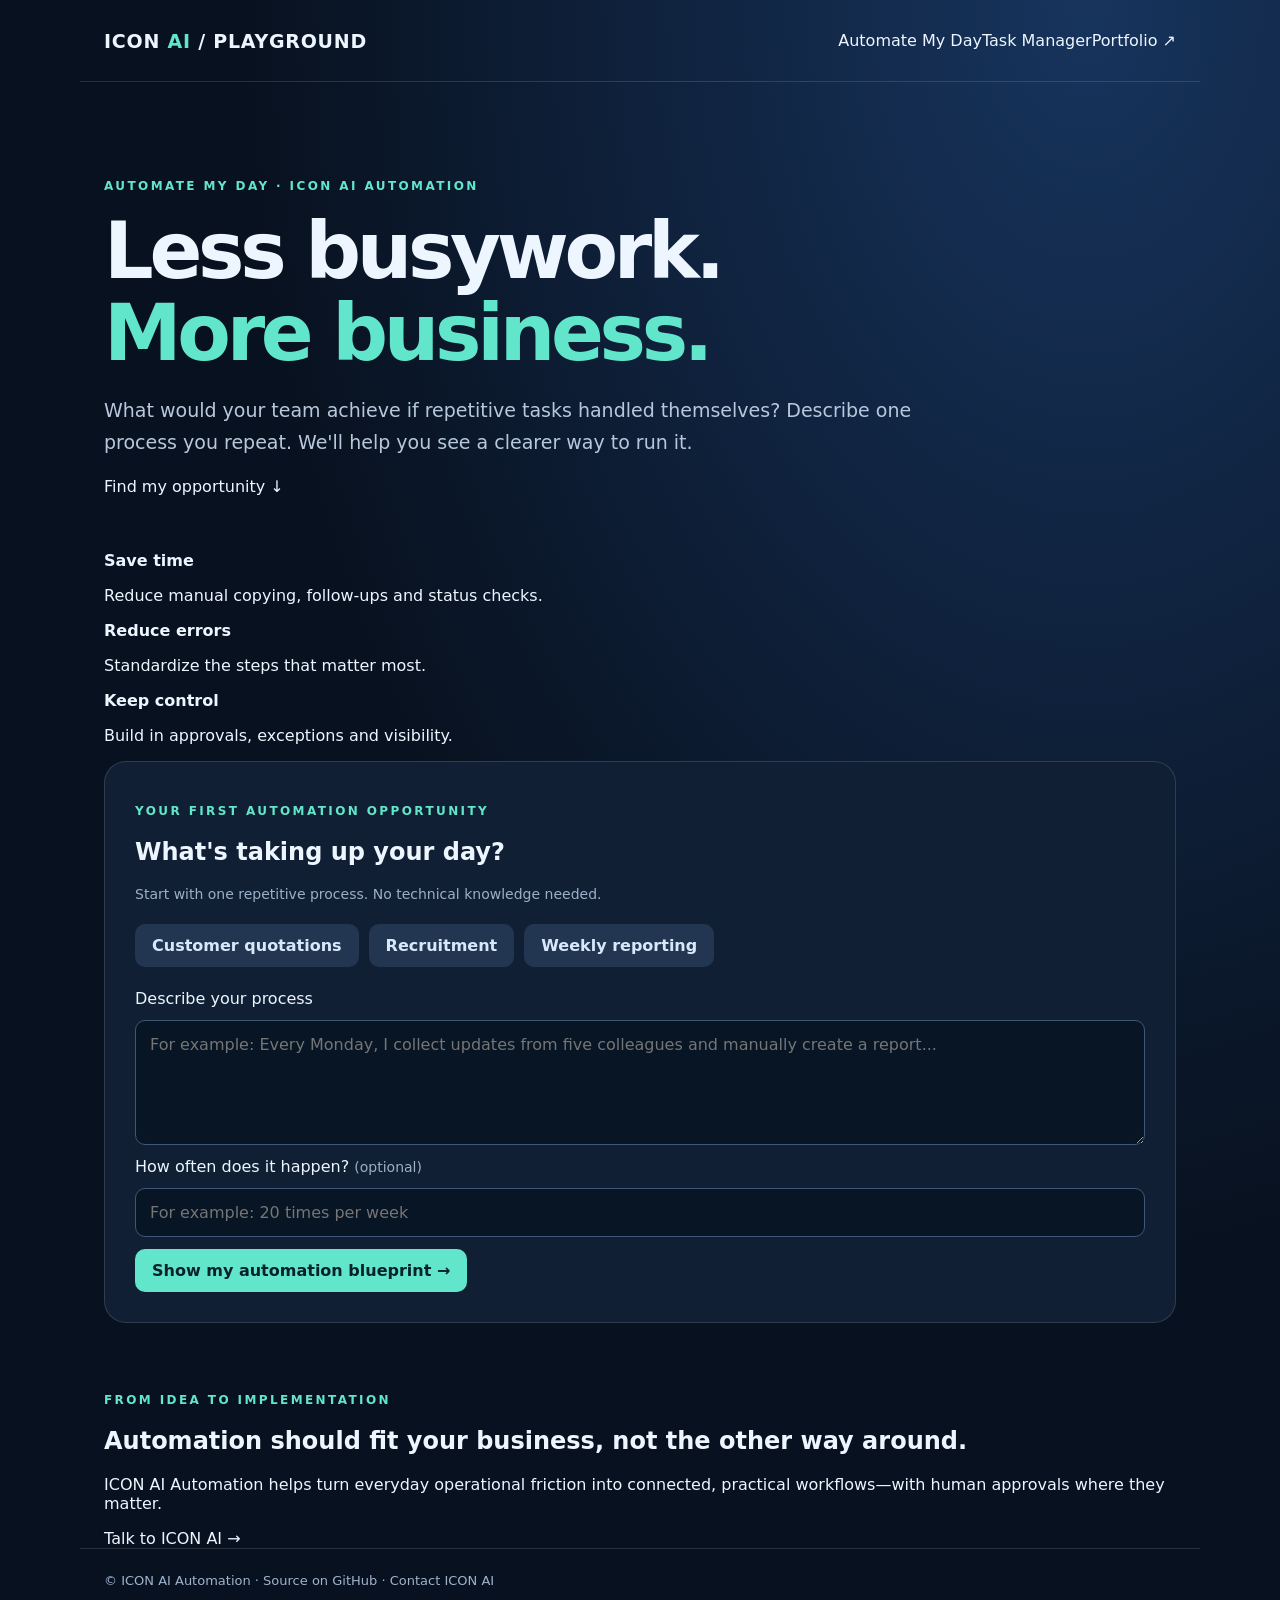
==== automate-my-day.html @ 88f9cc74 "Create dedicated automate-my-day.html page asset" ====
<!doctype html><html lang="en"><head><meta charset="utf-8"><meta name="viewport" content="width=device-width,initial-scale=1"><meta name="description" content="Find opportunities to automate repetitive business processes with ICON AI Automation"><title>Automate My Day | ICON AI</title><link rel="stylesheet" href="styles.css"></head><body><header class="shell nav"><a class="brand" href="index.html">ICON <span>AI</span> / PLAYGROUND</a><nav class="nav-links"><a href="automate-my-day.html">Automate My Day</a><a href="task-manager.html">Task Manager</a><a href="https://hebaque.github.io">Portfolio ↗</a></nav></header><main class="shell"><section class="hero marketing"><p class="eyebrow">AUTOMATE MY DAY · ICON AI AUTOMATION</p><h1>Less busywork.<br><span>More business.</span></h1><p>What would your team achieve if repetitive tasks handled themselves? Describe one process you repeat. We'll help you see a clearer way to run it.</p><a class="button" href="#opportunity">Find my opportunity ↓</a></section><section class="value-grid" aria-label="Benefits"><div><strong>Save time</strong><p>Reduce manual copying, follow-ups and status checks.</p></div><div><strong>Reduce errors</strong><p>Standardize the steps that matter most.</p></div><div><strong>Keep control</strong><p>Build in approvals, exceptions and visibility.</p></div></section><section class="workspace" id="opportunity"><p class="eyebrow">YOUR FIRST AUTOMATION OPPORTUNITY</p><h2>What's taking up your day?</h2><p class="muted">Start with one repetitive process. No technical knowledge needed.</p><div class="examples"><button type="button" data-process="Every time a customer requests a quotation, we copy their details into a spreadsheet, prepare a proposal, and follow up by email.">Customer quotations</button><button type="button" data-process="We receive job applications by email, download CVs, enter candidate details into a tracker, and send acknowledgements.">Recruitment</button><button type="button" data-process="Every week we collect updates from different teams, combine them into a report, and email management.">Weekly reporting</button></div><form id="advisor-form"><label for="process">Describe your process</label><textarea id="process" placeholder="For example: Every Monday, I collect updates from five colleagues and manually create a report..." rows="5" maxlength="1500" required></textarea><label for="frequency">How often does it happen? <span class="muted">(optional)</span></label><input id="frequency" placeholder="For example: 20 times per week" maxlength="100"><button type="submit">Show my automation blueprint →</button></form><div id="blueprint-wrap" class="result" hidden><h3>Your starting blueprint</h3><pre id="blueprint" aria-live="polite"></pre><p class="muted">Illustrative process guidance, generated in your browser using a standard template—not a live AI assessment or implementation estimate.</p><a class="button" id="contact-cta" href="mailto:hebaque@ai.icon-ies.com?subject=Automation%20opportunity">Discuss this with ICON AI →</a></div></section><section class="closing"><p class="eyebrow">FROM IDEA TO IMPLEMENTATION</p><h2>Automation should fit your business, not the other way around.</h2><p>ICON AI Automation helps turn everyday operational friction into connected, practical workflows—with human approvals where they matter.</p><a class="button" href="mailto:hebaque@ai.icon-ies.com?subject=Let's%20discuss%20automation">Talk to ICON AI →</a></section></main><footer class="shell">© ICON AI Automation · <a href="https://github.com/hebaque/icon-ai-playground">Source on GitHub</a> · <a href="mailto:hebaque@ai.icon-ies.com">Contact ICON AI</a></footer><script src="advisor.js" defer></script></body></html>
---- styles.css ----
:root{font-family:Inter,system-ui,-apple-system,Segoe UI,sans-serif;color:#edf6ff;background:#08111f}*{box-sizing:border-box}body{margin:0;background:radial-gradient(ellipse at 85% 0,#17345d,transparent 55%),#08111f}a{color:inherit;text-decoration:none}.shell{max-width:1120px;margin:auto;padding:0 24px}.nav{height:82px;display:flex;justify-content:space-between;align-items:center;border-bottom:1px solid #ffffff20}.nav>a:last-child{color:#b8c8dc}.brand{font-size:19px;font-weight:850;letter-spacing:.04em}.brand span,.hero h1 span{color:#61e6cb}.hero{padding:85px 0 55px;max-width:850px}.eyebrow{color:#62e6ca;font-size:12px;letter-spacing:.2em;font-weight:800}.hero h1{font-size:clamp(44px,7vw,78px);line-height:1.05;letter-spacing:-.055em;margin:18px 0}.hero p:not(.eyebrow){font-size:19px;line-height:1.7;color:#b8c8dc}.cards{display:grid;grid-template-columns:1fr 1fr;gap:22px;margin-bottom:70px}.card,.workspace{background:#111f34;border:1px solid #ffffff22;border-radius:22px;padding:30px}.card{min-height:290px;display:flex;flex-direction:column}.card h2{font-size:27px;letter-spacing:-.04em;margin:14px 0 0}.card p{color:#b4c4d8;line-height:1.7;flex:1}.symbol{color:#6ae8d2;font-size:36px}button{cursor:pointer;background:#61e6cb;color:#07222a;border:0;border-radius:10px;padding:12px 17px;font:inherit;font-weight:750}button:hover{filter:brightness(1.1)}.card button{align-self:flex-start}.workspace{margin-bottom:70px}.tabs,.examples{display:flex;gap:10px;flex-wrap:wrap;margin:22px 0}.tabs button,.examples button{background:#223651;color:#d6e8fa}.tabs button.active{background:#61e6cb;color:#09212a}.muted{color:#9bafc8;font-size:14px}#messages{background:#081525;border:1px solid #304560;border-radius:12px;padding:17px;min-height:210px;max-height:380px;overflow:auto;white-space:pre-wrap;line-height:1.65}.message{margin:0 0 12px}.message.user{color:#77e8d4}#task-form{display:flex;gap:10px;margin-top:12px}input,textarea{background:#081525;color:white;border:1px solid #405875;border-radius:10px;padding:14px;font:inherit;width:100%}#task-form input{flex:1}#advisor-form{display:grid;gap:12px}#advisor-form button{justify-self:start}#blueprint{background:#081525;border:1px solid #304560;border-radius:12px;padding:18px;white-space:pre-wrap;line-height:1.8;font:inherit;color:#d8e7f6}footer{border-top:1px solid #ffffff20;padding-top:24px!important;padding-bottom:35px!important;color:#9fb3cd;font-size:13px}@media(max-width:700px){.hero{padding:55px 0 35px}.cards{grid-template-columns:1fr}.card{min-height:245px}.workspace,.card{padding:20px}#task-form{flex-direction:column}}
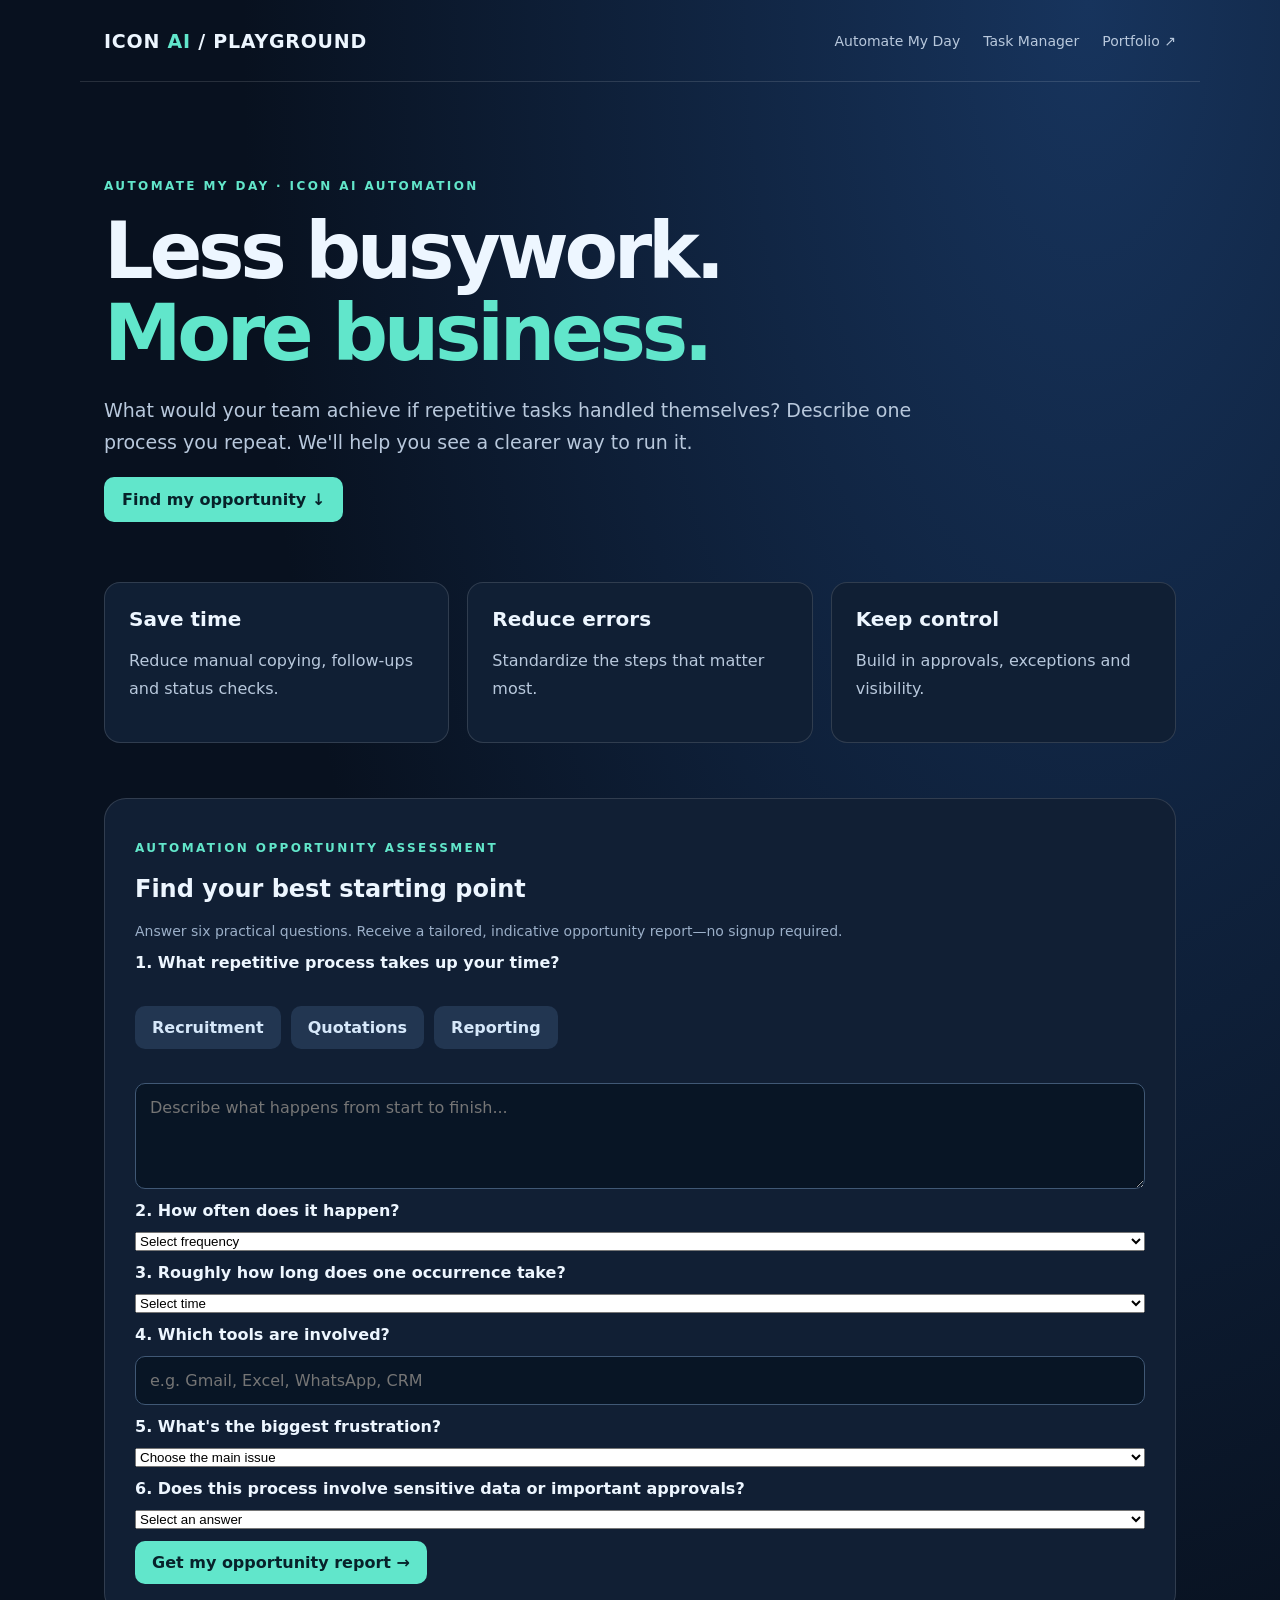
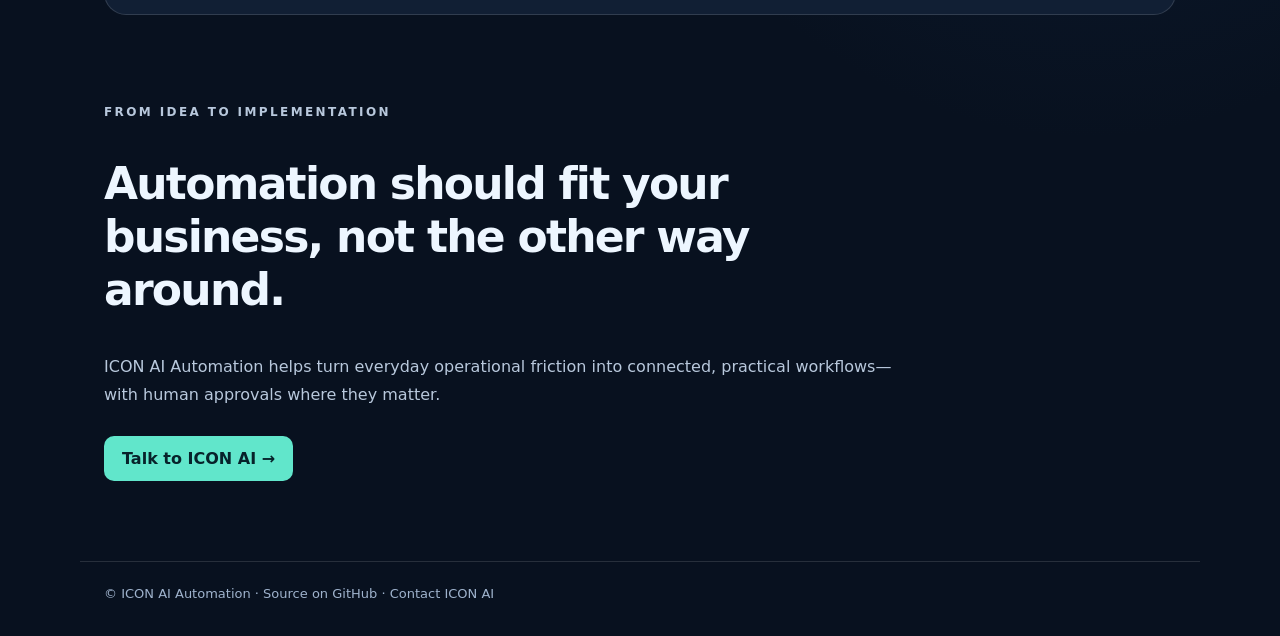
==== commit 1503994a: "Build targeted automation opportunity assessment" ====
--- a/automate-my-day.html
+++ b/automate-my-day.html
@@ -1 +1 @@
-<!doctype html><html lang="en"><head><meta charset="utf-8"><meta name="viewport" content="width=device-width,initial-scale=1"><meta name="description" content="Find opportunities to automate repetitive business processes with ICON AI Automation"><title>Automate My Day | ICON AI</title><link rel="stylesheet" href="styles.css"></head><body><header class="shell nav"><a class="brand" href="index.html">ICON <span>AI</span> / PLAYGROUND</a><nav class="nav-links"><a href="automate-my-day.html">Automate My Day</a><a href="task-manager.html">Task Manager</a><a href="https://hebaque.github.io">Portfolio ↗</a></nav></header><main class="shell"><section class="hero marketing"><p class="eyebrow">AUTOMATE MY DAY · ICON AI AUTOMATION</p><h1>Less busywork.<br><span>More business.</span></h1><p>What would your team achieve if repetitive tasks handled themselves? Describe one process you repeat. We'll help you see a clearer way to run it.</p><a class="button" href="#opportunity">Find my opportunity ↓</a></section><section class="value-grid" aria-label="Benefits"><div><strong>Save time</strong><p>Reduce manual copying, follow-ups and status checks.</p></div><div><strong>Reduce errors</strong><p>Standardize the steps that matter most.</p></div><div><strong>Keep control</strong><p>Build in approvals, exceptions and visibility.</p></div></section><section class="workspace" id="opportunity"><p class="eyebrow">YOUR FIRST AUTOMATION OPPORTUNITY</p><h2>What's taking up your day?</h2><p class="muted">Start with one repetitive process. No technical knowledge needed.</p><div class="examples"><button type="button" data-process="Every time a customer requests a quotation, we copy their details into a spreadsheet, prepare a proposal, and follow up by email.">Customer quotations</button><button type="button" data-process="We receive job applications by email, download CVs, enter candidate details into a tracker, and send acknowledgements.">Recruitment</button><button type="button" data-process="Every week we collect updates from different teams, combine them into a report, and email management.">Weekly reporting</button></div><form id="advisor-form"><label for="process">Describe your process</label><textarea id="process" placeholder="For example: Every Monday, I collect updates from five colleagues and manually create a report..." rows="5" maxlength="1500" required></textarea><label for="frequency">How often does it happen? <span class="muted">(optional)</span></label><input id="frequency" placeholder="For example: 20 times per week" maxlength="100"><button type="submit">Show my automation blueprint →</button></form><div id="blueprint-wrap" class="result" hidden><h3>Your starting blueprint</h3><pre id="blueprint" aria-live="polite"></pre><p class="muted">Illustrative process guidance, generated in your browser using a standard template—not a live AI assessment or implementation estimate.</p><a class="button" id="contact-cta" href="mailto:hebaque@ai.icon-ies.com?subject=Automation%20opportunity">Discuss this with ICON AI →</a></div></section><section class="closing"><p class="eyebrow">FROM IDEA TO IMPLEMENTATION</p><h2>Automation should fit your business, not the other way around.</h2><p>ICON AI Automation helps turn everyday operational friction into connected, practical workflows—with human approvals where they matter.</p><a class="button" href="mailto:hebaque@ai.icon-ies.com?subject=Let's%20discuss%20automation">Talk to ICON AI →</a></section></main><footer class="shell">© ICON AI Automation · <a href="https://github.com/hebaque/icon-ai-playground">Source on GitHub</a> · <a href="mailto:hebaque@ai.icon-ies.com">Contact ICON AI</a></footer><script src="advisor.js" defer></script></body></html>+<!doctype html><html lang="en"><head><meta charset="utf-8"><meta name="viewport" content="width=device-width,initial-scale=1"><meta name="description" content="Find opportunities to automate repetitive business processes with ICON AI Automation"><title>Automate My Day | ICON AI</title><link rel="stylesheet" href="styles.css"></head><body><header class="shell nav"><a class="brand" href="index.html">ICON <span>AI</span> / PLAYGROUND</a><nav class="nav-links"><a href="automate-my-day.html">Automate My Day</a><a href="task-manager.html">Task Manager</a><a href="https://hebaque.github.io">Portfolio ↗</a></nav></header><main class="shell"><section class="hero marketing"><p class="eyebrow">AUTOMATE MY DAY · ICON AI AUTOMATION</p><h1>Less busywork.<br><span>More business.</span></h1><p>What would your team achieve if repetitive tasks handled themselves? Describe one process you repeat. We'll help you see a clearer way to run it.</p><a class="button" href="#opportunity">Find my opportunity ↓</a></section><section class="value-grid" aria-label="Benefits"><div><strong>Save time</strong><p>Reduce manual copying, follow-ups and status checks.</p></div><div><strong>Reduce errors</strong><p>Standardize the steps that matter most.</p></div><div><strong>Keep control</strong><p>Build in approvals, exceptions and visibility.</p></div></section><section class="workspace" id="opportunity"><p class="eyebrow">AUTOMATION OPPORTUNITY ASSESSMENT</p><h2>Find your best starting point</h2><p class="muted">Answer six practical questions. Receive a tailored, indicative opportunity report—no signup required.</p><form id="advisor-form"><label for="process">1. What repetitive process takes up your time?</label><div class="examples"><button type="button" data-process="We receive job applications, review CVs, update a tracker and acknowledge candidates.">Recruitment</button><button type="button" data-process="We prepare customer quotations manually, update records and follow up.">Quotations</button><button type="button" data-process="We collect team updates, consolidate reports and email management.">Reporting</button></div><textarea id="process" rows="4" maxlength="1500" placeholder="Describe what happens from start to finish..." required></textarea><label for="frequency">2. How often does it happen?</label><select id="frequency" required><option value="">Select frequency</option><option value="daily">Every day</option><option value="weekly">Several times a week</option><option value="monthly">Several times a month</option><option value="occasional">Occasionally</option></select><label for="minutes">3. Roughly how long does one occurrence take?</label><select id="minutes" required><option value="">Select time</option><option value="10">Under 15 minutes</option><option value="30">15–45 minutes</option><option value="60">About an hour</option><option value="120">Two hours or more</option></select><label for="tools">4. Which tools are involved?</label><input id="tools" maxlength="250" placeholder="e.g. Gmail, Excel, WhatsApp, CRM" required><label for="bottleneck">5. What's the biggest frustration?</label><select id="bottleneck" required><option value="">Choose the main issue</option><option value="time">Too much manual work</option><option value="errors">Errors and duplicate entries</option><option value="followups">Slow follow-ups or approvals</option><option value="visibility">Limited tracking or visibility</option></select><label for="sensitivity">6. Does this process involve sensitive data or important approvals?</label><select id="sensitivity" required><option value="">Select an answer</option><option value="yes">Yes</option><option value="no">No</option><option value="unsure">Not sure</option></select><button type="submit">Get my opportunity report →</button></form><div id="blueprint-wrap" class="result" hidden><p class="eyebrow">YOUR OPPORTUNITY REPORT</p><h3 id="report-title"></h3><div class="report-metrics"><div><small>Indicative potential</small><strong id="priority"></strong></div><div><small>Illustrative time spent</small><strong id="hours"></strong></div></div><div id="blueprint" class="report-body" aria-live="polite"></div><p class="muted">This is a rules-based preliminary assessment, not live AI analysis. Time estimates use assumed frequencies and your selected duration; they are not verified savings or implementation promises. No responses are sent to a server unless you choose to email ICON AI.</p><button type="button" id="copy-report" class="secondary-button">Copy report</button> <a class="button" id="contact-cta" href="mailto:hebaque@ai.icon-ies.com">Discuss my opportunity with ICON AI →</a></div></section><section class="closing"><p class="eyebrow">FROM IDEA TO IMPLEMENTATION</p><h2>Automation should fit your business, not the other way around.</h2><p>ICON AI Automation helps turn everyday operational friction into connected, practical workflows—with human approvals where they matter.</p><a class="button" href="mailto:hebaque@ai.icon-ies.com?subject=Let's%20discuss%20automation">Talk to ICON AI →</a></section></main><footer class="shell">© ICON AI Automation · <a href="https://github.com/hebaque/icon-ai-playground">Source on GitHub</a> · <a href="mailto:hebaque@ai.icon-ies.com">Contact ICON AI</a></footer><script src="advisor.js" defer></script></body></html>
--- a/styles.css
+++ b/styles.css
@@ -1 +1,2 @@
-:root{font-family:Inter,system-ui,-apple-system,Segoe UI,sans-serif;color:#edf6ff;background:#08111f}*{box-sizing:border-box}body{margin:0;background:radial-gradient(ellipse at 85% 0,#17345d,transparent 55%),#08111f}a{color:inherit;text-decoration:none}.shell{max-width:1120px;margin:auto;padding:0 24px}.nav{height:82px;display:flex;justify-content:space-between;align-items:center;border-bottom:1px solid #ffffff20}.nav>a:last-child{color:#b8c8dc}.brand{font-size:19px;font-weight:850;letter-spacing:.04em}.brand span,.hero h1 span{color:#61e6cb}.hero{padding:85px 0 55px;max-width:850px}.eyebrow{color:#62e6ca;font-size:12px;letter-spacing:.2em;font-weight:800}.hero h1{font-size:clamp(44px,7vw,78px);line-height:1.05;letter-spacing:-.055em;margin:18px 0}.hero p:not(.eyebrow){font-size:19px;line-height:1.7;color:#b8c8dc}.cards{display:grid;grid-template-columns:1fr 1fr;gap:22px;margin-bottom:70px}.card,.workspace{background:#111f34;border:1px solid #ffffff22;border-radius:22px;padding:30px}.card{min-height:290px;display:flex;flex-direction:column}.card h2{font-size:27px;letter-spacing:-.04em;margin:14px 0 0}.card p{color:#b4c4d8;line-height:1.7;flex:1}.symbol{color:#6ae8d2;font-size:36px}button{cursor:pointer;background:#61e6cb;color:#07222a;border:0;border-radius:10px;padding:12px 17px;font:inherit;font-weight:750}button:hover{filter:brightness(1.1)}.card button{align-self:flex-start}.workspace{margin-bottom:70px}.tabs,.examples{display:flex;gap:10px;flex-wrap:wrap;margin:22px 0}.tabs button,.examples button{background:#223651;color:#d6e8fa}.tabs button.active{background:#61e6cb;color:#09212a}.muted{color:#9bafc8;font-size:14px}#messages{background:#081525;border:1px solid #304560;border-radius:12px;padding:17px;min-height:210px;max-height:380px;overflow:auto;white-space:pre-wrap;line-height:1.65}.message{margin:0 0 12px}.message.user{color:#77e8d4}#task-form{display:flex;gap:10px;margin-top:12px}input,textarea{background:#081525;color:white;border:1px solid #405875;border-radius:10px;padding:14px;font:inherit;width:100%}#task-form input{flex:1}#advisor-form{display:grid;gap:12px}#advisor-form button{justify-self:start}#blueprint{background:#081525;border:1px solid #304560;border-radius:12px;padding:18px;white-space:pre-wrap;line-height:1.8;font:inherit;color:#d8e7f6}footer{border-top:1px solid #ffffff20;padding-top:24px!important;padding-bottom:35px!important;color:#9fb3cd;font-size:13px}@media(max-width:700px){.hero{padding:55px 0 35px}.cards{grid-template-columns:1fr}.card{min-height:245px}.workspace,.card{padding:20px}#task-form{flex-direction:column}}+:root{font-family:Inter,system-ui,-apple-system,Segoe UI,sans-serif;color:#edf6ff;background:#08111f}*{box-sizing:border-box}body{margin:0;background:radial-gradient(ellipse at 85% 0,#17345d,transparent 55%),#08111f}a{color:inherit;text-decoration:none}.shell{max-width:1120px;margin:auto;padding:0 24px}.nav{height:82px;display:flex;justify-content:space-between;align-items:center;border-bottom:1px solid #ffffff20}.nav>a:last-child{color:#b8c8dc}.brand{font-size:19px;font-weight:850;letter-spacing:.04em}.brand span,.hero h1 span{color:#61e6cb}.hero{padding:85px 0 55px;max-width:850px}.eyebrow{color:#62e6ca;font-size:12px;letter-spacing:.2em;font-weight:800}.hero h1{font-size:clamp(44px,7vw,78px);line-height:1.05;letter-spacing:-.055em;margin:18px 0}.hero p:not(.eyebrow){font-size:19px;line-height:1.7;color:#b8c8dc}.cards{display:grid;grid-template-columns:1fr 1fr;gap:22px;margin-bottom:70px}.card,.workspace{background:#111f34;border:1px solid #ffffff22;border-radius:22px;padding:30px}.card{min-height:290px;display:flex;flex-direction:column}.card h2{font-size:27px;letter-spacing:-.04em;margin:14px 0 0}.card p{color:#b4c4d8;line-height:1.7;flex:1}.symbol{color:#6ae8d2;font-size:36px}button{cursor:pointer;background:#61e6cb;color:#07222a;border:0;border-radius:10px;padding:12px 17px;font:inherit;font-weight:750}button:hover{filter:brightness(1.1)}.card button{align-self:flex-start}.workspace{margin-bottom:70px}.tabs,.examples{display:flex;gap:10px;flex-wrap:wrap;margin:22px 0}.tabs button,.examples button{background:#223651;color:#d6e8fa}.tabs button.active{background:#61e6cb;color:#09212a}.muted{color:#9bafc8;font-size:14px}#messages{background:#081525;border:1px solid #304560;border-radius:12px;padding:17px;min-height:210px;max-height:380px;overflow:auto;white-space:pre-wrap;line-height:1.65}.message{margin:0 0 12px}.message.user{color:#77e8d4}#task-form{display:flex;gap:10px;margin-top:12px}input,textarea{background:#081525;color:white;border:1px solid #405875;border-radius:10px;padding:14px;font:inherit;width:100%}#task-form input{flex:1}#advisor-form{display:grid;gap:12px}#advisor-form button{justify-self:start}#blueprint{background:#081525;border:1px solid #304560;border-radius:12px;padding:18px;white-space:pre-wrap;line-height:1.8;font:inherit;color:#d8e7f6}footer{border-top:1px solid #ffffff20;padding-top:24px!important;padding-bottom:35px!important;color:#9fb3cd;font-size:13px}@media(max-width:700px){.hero{padding:55px 0 35px}.cards{grid-template-columns:1fr}.card{min-height:245px}.workspace,.card{padding:20px}#task-form{flex-direction:column}}
+.nav-links{display:flex;align-items:center;gap:23px;font-size:14px;color:#b8c8dc}.nav-links a:hover{color:#61e6cb}.button{display:inline-block;background:#61e6cb;color:#07222a;border-radius:10px;padding:13px 18px;font-weight:750}.button:hover{filter:brightness(1.1)}.featured{border-color:#61e6cb66;background:linear-gradient(145deg,#153349,#112036)}.featured .eyebrow{margin-bottom:0}.marketing{padding-bottom:60px}.compact{padding-bottom:35px}.value-grid{display:grid;grid-template-columns:repeat(3,1fr);gap:18px;margin-bottom:55px}.value-grid>div{padding:24px;border:1px solid #ffffff22;border-radius:16px;background:#101f34}.value-grid strong{font-size:20px}.value-grid p,.closing p{color:#b8c8dc;line-height:1.7}.closing{padding:5px 0 80px;max-width:800px}.closing h2{font-size:clamp(28px,4vw,44px);line-height:1.2;letter-spacing:-.04em}.closing .button{margin-top:12px}#advisor-form label{font-weight:650}.result{margin-top:30px;border-top:1px solid #ffffff22;padding-top:18px}.result .button{margin-top:14px}#blueprint{overflow-wrap:anywhere;white-space:pre-wrap}html{scroll-behavior:smooth}@media(max-width:700px){.nav{height:auto;min-height:85px;align-items:flex-start;flex-direction:column;gap:13px;padding-top:18px;padding-bottom:18px}.nav-links{flex-wrap:wrap;gap:12px}.value-grid{grid-template-columns:1fr}.marketing{padding-top:45px}}
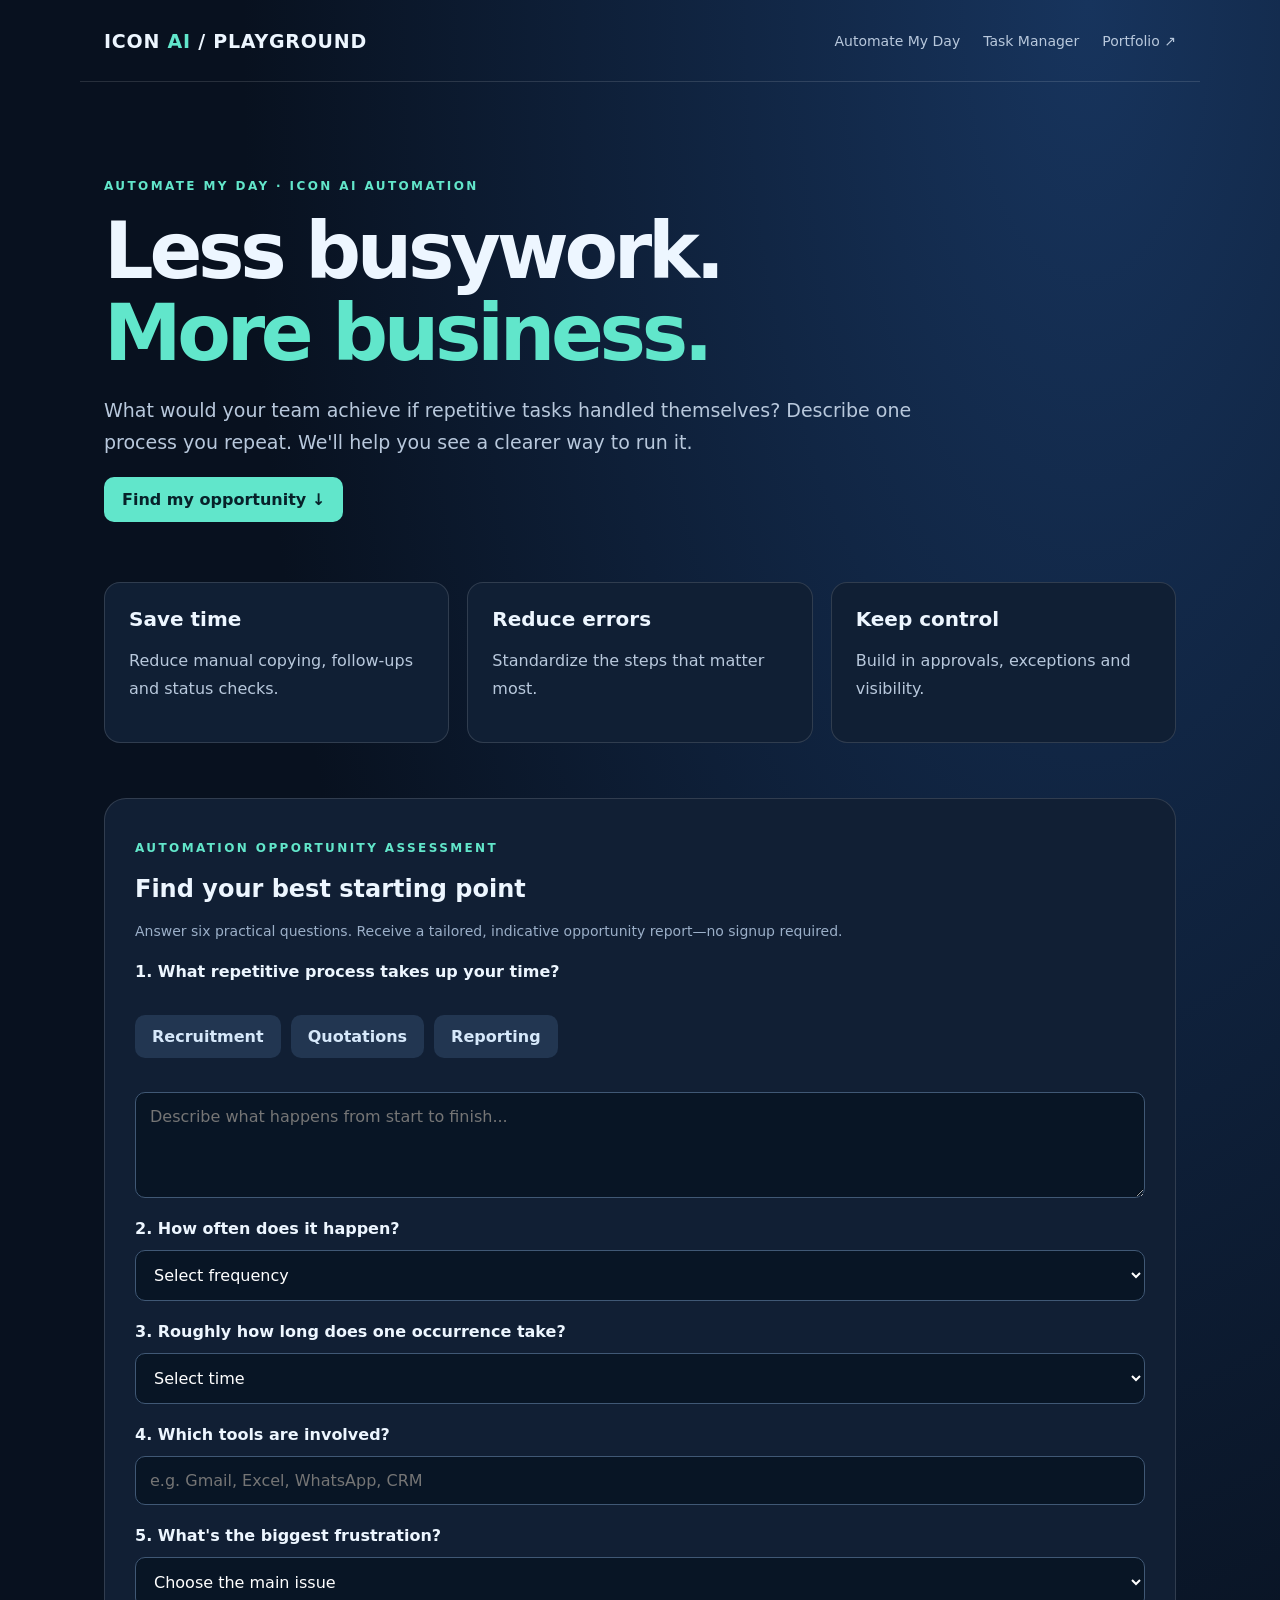
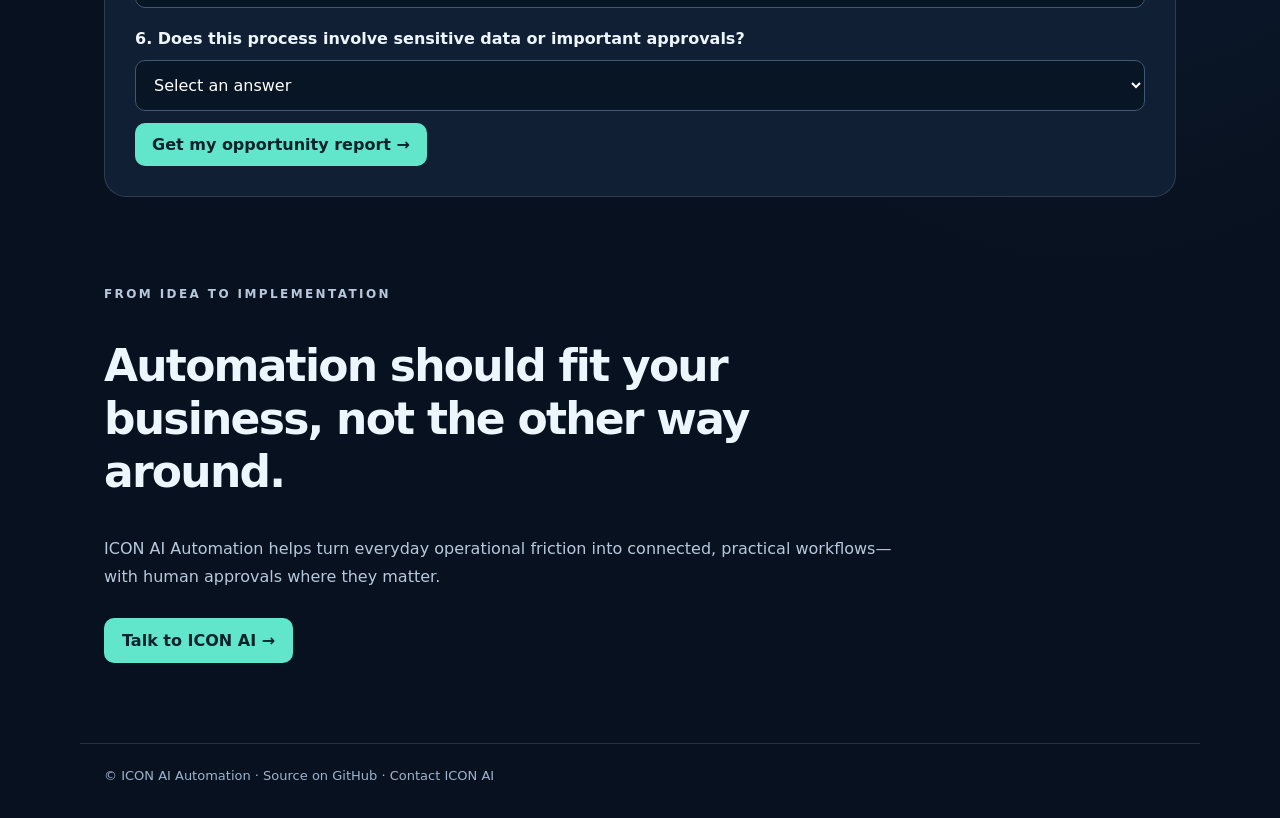
==== commit 11de794d: "Make opportunity report human and separate email and consultation actions" ====
--- a/automate-my-day.html
+++ b/automate-my-day.html
@@ -1 +1 @@
-<!doctype html><html lang="en"><head><meta charset="utf-8"><meta name="viewport" content="width=device-width,initial-scale=1"><meta name="description" content="Find opportunities to automate repetitive business processes with ICON AI Automation"><title>Automate My Day | ICON AI</title><link rel="stylesheet" href="styles.css"></head><body><header class="shell nav"><a class="brand" href="index.html">ICON <span>AI</span> / PLAYGROUND</a><nav class="nav-links"><a href="automate-my-day.html">Automate My Day</a><a href="task-manager.html">Task Manager</a><a href="https://hebaque.github.io">Portfolio ↗</a></nav></header><main class="shell"><section class="hero marketing"><p class="eyebrow">AUTOMATE MY DAY · ICON AI AUTOMATION</p><h1>Less busywork.<br><span>More business.</span></h1><p>What would your team achieve if repetitive tasks handled themselves? Describe one process you repeat. We'll help you see a clearer way to run it.</p><a class="button" href="#opportunity">Find my opportunity ↓</a></section><section class="value-grid" aria-label="Benefits"><div><strong>Save time</strong><p>Reduce manual copying, follow-ups and status checks.</p></div><div><strong>Reduce errors</strong><p>Standardize the steps that matter most.</p></div><div><strong>Keep control</strong><p>Build in approvals, exceptions and visibility.</p></div></section><section class="workspace" id="opportunity"><p class="eyebrow">AUTOMATION OPPORTUNITY ASSESSMENT</p><h2>Find your best starting point</h2><p class="muted">Answer six practical questions. Receive a tailored, indicative opportunity report—no signup required.</p><form id="advisor-form"><label for="process">1. What repetitive process takes up your time?</label><div class="examples"><button type="button" data-process="We receive job applications, review CVs, update a tracker and acknowledge candidates.">Recruitment</button><button type="button" data-process="We prepare customer quotations manually, update records and follow up.">Quotations</button><button type="button" data-process="We collect team updates, consolidate reports and email management.">Reporting</button></div><textarea id="process" rows="4" maxlength="1500" placeholder="Describe what happens from start to finish..." required></textarea><label for="frequency">2. How often does it happen?</label><select id="frequency" required><option value="">Select frequency</option><option value="daily">Every day</option><option value="weekly">Several times a week</option><option value="monthly">Several times a month</option><option value="occasional">Occasionally</option></select><label for="minutes">3. Roughly how long does one occurrence take?</label><select id="minutes" required><option value="">Select time</option><option value="10">Under 15 minutes</option><option value="30">15–45 minutes</option><option value="60">About an hour</option><option value="120">Two hours or more</option></select><label for="tools">4. Which tools are involved?</label><input id="tools" maxlength="250" placeholder="e.g. Gmail, Excel, WhatsApp, CRM" required><label for="bottleneck">5. What's the biggest frustration?</label><select id="bottleneck" required><option value="">Choose the main issue</option><option value="time">Too much manual work</option><option value="errors">Errors and duplicate entries</option><option value="followups">Slow follow-ups or approvals</option><option value="visibility">Limited tracking or visibility</option></select><label for="sensitivity">6. Does this process involve sensitive data or important approvals?</label><select id="sensitivity" required><option value="">Select an answer</option><option value="yes">Yes</option><option value="no">No</option><option value="unsure">Not sure</option></select><button type="submit">Get my opportunity report →</button></form><div id="blueprint-wrap" class="result" hidden><p class="eyebrow">YOUR OPPORTUNITY REPORT</p><h3 id="report-title"></h3><div class="report-metrics"><div><small>Indicative potential</small><strong id="priority"></strong></div><div><small>Illustrative time spent</small><strong id="hours"></strong></div></div><div id="blueprint" class="report-body" aria-live="polite"></div><p class="muted">This is a rules-based preliminary assessment, not live AI analysis. Time estimates use assumed frequencies and your selected duration; they are not verified savings or implementation promises. No responses are sent to a server unless you choose to email ICON AI.</p><button type="button" id="copy-report" class="secondary-button">Copy report</button> <a class="button" id="contact-cta" href="mailto:hebaque@ai.icon-ies.com">Discuss my opportunity with ICON AI →</a></div></section><section class="closing"><p class="eyebrow">FROM IDEA TO IMPLEMENTATION</p><h2>Automation should fit your business, not the other way around.</h2><p>ICON AI Automation helps turn everyday operational friction into connected, practical workflows—with human approvals where they matter.</p><a class="button" href="mailto:hebaque@ai.icon-ies.com?subject=Let's%20discuss%20automation">Talk to ICON AI →</a></section></main><footer class="shell">© ICON AI Automation · <a href="https://github.com/hebaque/icon-ai-playground">Source on GitHub</a> · <a href="mailto:hebaque@ai.icon-ies.com">Contact ICON AI</a></footer><script src="advisor.js" defer></script></body></html>+<!doctype html><html lang="en"><head><meta charset="utf-8"><meta name="viewport" content="width=device-width,initial-scale=1"><meta name="description" content="Find opportunities to automate repetitive business processes with ICON AI Automation"><title>Automate My Day | ICON AI</title><link rel="stylesheet" href="styles.css"></head><body><header class="shell nav"><a class="brand" href="index.html">ICON <span>AI</span> / PLAYGROUND</a><nav class="nav-links"><a href="automate-my-day.html">Automate My Day</a><a href="task-manager.html">Task Manager</a><a href="https://hebaque.github.io">Portfolio ↗</a></nav></header><main class="shell"><section class="hero marketing"><p class="eyebrow">AUTOMATE MY DAY · ICON AI AUTOMATION</p><h1>Less busywork.<br><span>More business.</span></h1><p>What would your team achieve if repetitive tasks handled themselves? Describe one process you repeat. We'll help you see a clearer way to run it.</p><a class="button" href="#opportunity">Find my opportunity ↓</a></section><section class="value-grid" aria-label="Benefits"><div><strong>Save time</strong><p>Reduce manual copying, follow-ups and status checks.</p></div><div><strong>Reduce errors</strong><p>Standardize the steps that matter most.</p></div><div><strong>Keep control</strong><p>Build in approvals, exceptions and visibility.</p></div></section><section class="workspace" id="opportunity"><p class="eyebrow">AUTOMATION OPPORTUNITY ASSESSMENT</p><h2>Find your best starting point</h2><p class="muted">Answer six practical questions. Receive a tailored, indicative opportunity report—no signup required.</p><form id="advisor-form"><label for="process">1. What repetitive process takes up your time?</label><div class="examples"><button type="button" data-process="We receive job applications, review CVs, update a tracker and acknowledge candidates.">Recruitment</button><button type="button" data-process="We prepare customer quotations manually, update records and follow up.">Quotations</button><button type="button" data-process="We collect team updates, consolidate reports and email management.">Reporting</button></div><textarea id="process" rows="4" maxlength="1500" placeholder="Describe what happens from start to finish..." required></textarea><label for="frequency">2. How often does it happen?</label><select id="frequency" required><option value="">Select frequency</option><option value="daily">Every day</option><option value="weekly">Several times a week</option><option value="monthly">Several times a month</option><option value="occasional">Occasionally</option></select><label for="minutes">3. Roughly how long does one occurrence take?</label><select id="minutes" required><option value="">Select time</option><option value="10">Under 15 minutes</option><option value="30">15–45 minutes</option><option value="60">About an hour</option><option value="120">Two hours or more</option></select><label for="tools">4. Which tools are involved?</label><input id="tools" maxlength="250" placeholder="e.g. Gmail, Excel, WhatsApp, CRM" required><label for="bottleneck">5. What's the biggest frustration?</label><select id="bottleneck" required><option value="">Choose the main issue</option><option value="time">Too much manual work</option><option value="errors">Errors and duplicate entries</option><option value="followups">Slow follow-ups or approvals</option><option value="visibility">Limited tracking or visibility</option></select><label for="sensitivity">6. Does this process involve sensitive data or important approvals?</label><select id="sensitivity" required><option value="">Select an answer</option><option value="yes">Yes</option><option value="no">No</option><option value="unsure">Not sure</option></select><button type="submit">Get my opportunity report →</button></form><div id="blueprint-wrap" class="result" hidden><p class="eyebrow">YOUR OPPORTUNITY REPORT</p><h3 id="report-title"></h3><div class="report-metrics"><div><small>Indicative potential</small><strong id="priority"></strong></div><div><small>Illustrative time spent</small><strong id="hours"></strong></div></div><div id="blueprint" class="report-body" aria-live="polite"></div><p class="muted">This is an early estimate based on your answers, not a promise of time savings. Your assessment stays in your browser unless you choose to contact ICON AI.</p><div class="report-actions"><div class="action-panel"><h4>Keep a copy of your report</h4><p class="muted">You can copy it now. Direct email delivery will be available when our secure email service is connected.</p><button type="button" id="copy-report" class="secondary-button">Copy my report</button><button type="button" disabled class="secondary-button" title="Email delivery is being set up">Email my report · Coming soon</button></div><div class="action-panel"><h4>Want to make this happen?</h4><p class="muted">Ask ICON AI about practical solutions and pricing for your business. This is separate from requesting your report.</p><a class="button" id="contact-cta" href="mailto:hebaque@ai.icon-ies.com">Contact ICON AI for solutions &amp; pricing →</a></div></div></div></section><section class="closing"><p class="eyebrow">FROM IDEA TO IMPLEMENTATION</p><h2>Automation should fit your business, not the other way around.</h2><p>ICON AI Automation helps turn everyday operational friction into connected, practical workflows—with human approvals where they matter.</p><a class="button" href="mailto:hebaque@ai.icon-ies.com?subject=Let's%20discuss%20automation">Talk to ICON AI →</a></section></main><footer class="shell">© ICON AI Automation · <a href="https://github.com/hebaque/icon-ai-playground">Source on GitHub</a> · <a href="mailto:hebaque@ai.icon-ies.com">Contact ICON AI</a></footer><script src="advisor.js" defer></script></body></html>
--- a/styles.css
+++ b/styles.css
@@ -1,2 +1,4 @@
 :root{font-family:Inter,system-ui,-apple-system,Segoe UI,sans-serif;color:#edf6ff;background:#08111f}*{box-sizing:border-box}body{margin:0;background:radial-gradient(ellipse at 85% 0,#17345d,transparent 55%),#08111f}a{color:inherit;text-decoration:none}.shell{max-width:1120px;margin:auto;padding:0 24px}.nav{height:82px;display:flex;justify-content:space-between;align-items:center;border-bottom:1px solid #ffffff20}.nav>a:last-child{color:#b8c8dc}.brand{font-size:19px;font-weight:850;letter-spacing:.04em}.brand span,.hero h1 span{color:#61e6cb}.hero{padding:85px 0 55px;max-width:850px}.eyebrow{color:#62e6ca;font-size:12px;letter-spacing:.2em;font-weight:800}.hero h1{font-size:clamp(44px,7vw,78px);line-height:1.05;letter-spacing:-.055em;margin:18px 0}.hero p:not(.eyebrow){font-size:19px;line-height:1.7;color:#b8c8dc}.cards{display:grid;grid-template-columns:1fr 1fr;gap:22px;margin-bottom:70px}.card,.workspace{background:#111f34;border:1px solid #ffffff22;border-radius:22px;padding:30px}.card{min-height:290px;display:flex;flex-direction:column}.card h2{font-size:27px;letter-spacing:-.04em;margin:14px 0 0}.card p{color:#b4c4d8;line-height:1.7;flex:1}.symbol{color:#6ae8d2;font-size:36px}button{cursor:pointer;background:#61e6cb;color:#07222a;border:0;border-radius:10px;padding:12px 17px;font:inherit;font-weight:750}button:hover{filter:brightness(1.1)}.card button{align-self:flex-start}.workspace{margin-bottom:70px}.tabs,.examples{display:flex;gap:10px;flex-wrap:wrap;margin:22px 0}.tabs button,.examples button{background:#223651;color:#d6e8fa}.tabs button.active{background:#61e6cb;color:#09212a}.muted{color:#9bafc8;font-size:14px}#messages{background:#081525;border:1px solid #304560;border-radius:12px;padding:17px;min-height:210px;max-height:380px;overflow:auto;white-space:pre-wrap;line-height:1.65}.message{margin:0 0 12px}.message.user{color:#77e8d4}#task-form{display:flex;gap:10px;margin-top:12px}input,textarea{background:#081525;color:white;border:1px solid #405875;border-radius:10px;padding:14px;font:inherit;width:100%}#task-form input{flex:1}#advisor-form{display:grid;gap:12px}#advisor-form button{justify-self:start}#blueprint{background:#081525;border:1px solid #304560;border-radius:12px;padding:18px;white-space:pre-wrap;line-height:1.8;font:inherit;color:#d8e7f6}footer{border-top:1px solid #ffffff20;padding-top:24px!important;padding-bottom:35px!important;color:#9fb3cd;font-size:13px}@media(max-width:700px){.hero{padding:55px 0 35px}.cards{grid-template-columns:1fr}.card{min-height:245px}.workspace,.card{padding:20px}#task-form{flex-direction:column}}
 .nav-links{display:flex;align-items:center;gap:23px;font-size:14px;color:#b8c8dc}.nav-links a:hover{color:#61e6cb}.button{display:inline-block;background:#61e6cb;color:#07222a;border-radius:10px;padding:13px 18px;font-weight:750}.button:hover{filter:brightness(1.1)}.featured{border-color:#61e6cb66;background:linear-gradient(145deg,#153349,#112036)}.featured .eyebrow{margin-bottom:0}.marketing{padding-bottom:60px}.compact{padding-bottom:35px}.value-grid{display:grid;grid-template-columns:repeat(3,1fr);gap:18px;margin-bottom:55px}.value-grid>div{padding:24px;border:1px solid #ffffff22;border-radius:16px;background:#101f34}.value-grid strong{font-size:20px}.value-grid p,.closing p{color:#b8c8dc;line-height:1.7}.closing{padding:5px 0 80px;max-width:800px}.closing h2{font-size:clamp(28px,4vw,44px);line-height:1.2;letter-spacing:-.04em}.closing .button{margin-top:12px}#advisor-form label{font-weight:650}.result{margin-top:30px;border-top:1px solid #ffffff22;padding-top:18px}.result .button{margin-top:14px}#blueprint{overflow-wrap:anywhere;white-space:pre-wrap}html{scroll-behavior:smooth}@media(max-width:700px){.nav{height:auto;min-height:85px;align-items:flex-start;flex-direction:column;gap:13px;padding-top:18px;padding-bottom:18px}.nav-links{flex-wrap:wrap;gap:12px}.value-grid{grid-template-columns:1fr}.marketing{padding-top:45px}}
+
+#advisor-form select{background:#081525;color:white;border:1px solid #405875;border-radius:10px;padding:14px;font:inherit;width:100%}#advisor-form label{margin-top:9px}.report-metrics{display:grid;grid-template-columns:repeat(2,minmax(0,1fr));gap:14px;margin:20px 0}.report-metrics>div{padding:20px;border:1px solid #405875;border-radius:12px;background:#081525}.report-metrics small{display:block;color:#aabed6;margin-bottom:10px}.report-metrics strong{font-size:25px;color:#61e6cb}.report-body{background:#081525;border:1px solid #304560;border-radius:12px;padding:18px;white-space:pre-wrap;overflow-wrap:anywhere;line-height:1.7}.secondary-button{background:#223651;color:#d6e8fa;margin-top:16px}#contact-cta{margin-top:16px}@media(max-width:560px){.report-metrics{grid-template-columns:1fr}}
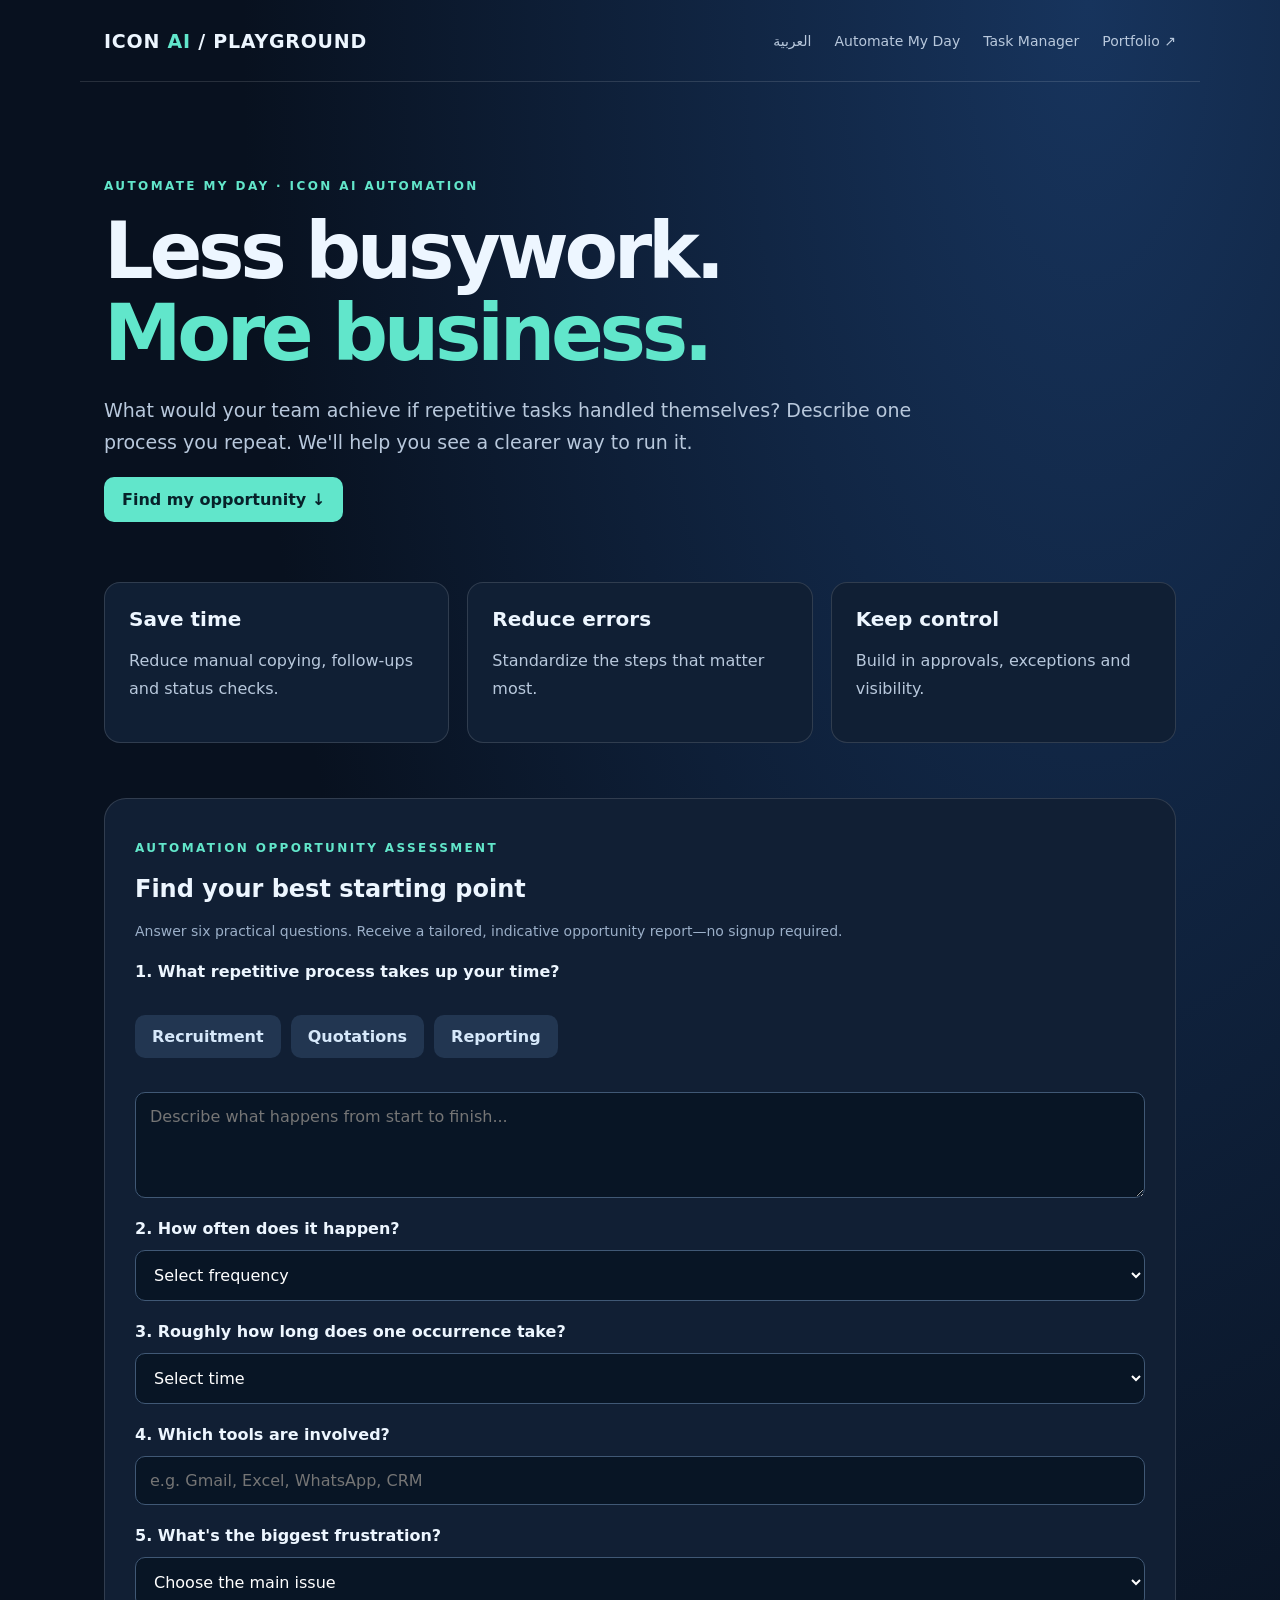
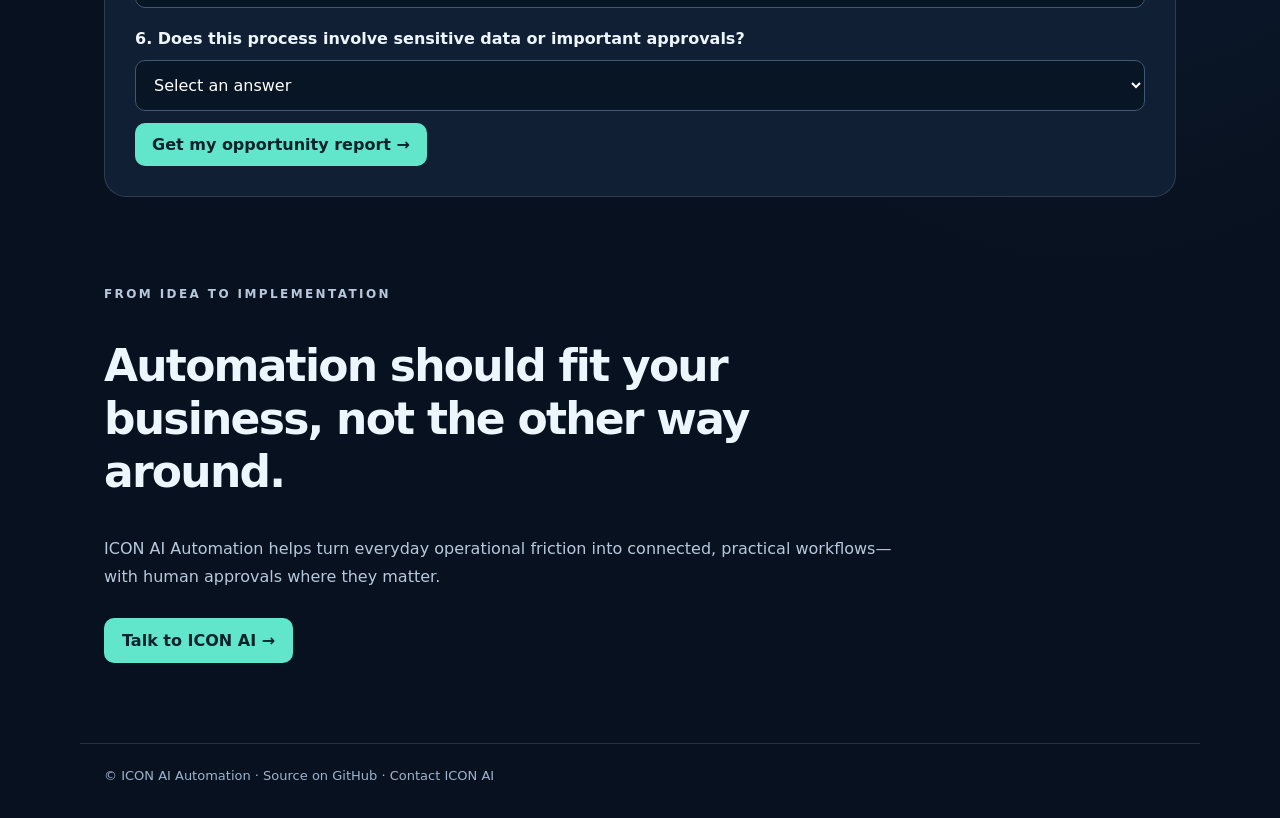
==== commit 43084413: "Add Arabic language switch to Automate My Day" ====
--- a/automate-my-day.html
+++ b/automate-my-day.html
@@ -1 +1 @@
-<!doctype html><html lang="en"><head><meta charset="utf-8"><meta name="viewport" content="width=device-width,initial-scale=1"><meta name="description" content="Find opportunities to automate repetitive business processes with ICON AI Automation"><title>Automate My Day | ICON AI</title><link rel="stylesheet" href="styles.css"></head><body><header class="shell nav"><a class="brand" href="index.html">ICON <span>AI</span> / PLAYGROUND</a><nav class="nav-links"><a href="automate-my-day.html">Automate My Day</a><a href="task-manager.html">Task Manager</a><a href="https://hebaque.github.io">Portfolio ↗</a></nav></header><main class="shell"><section class="hero marketing"><p class="eyebrow">AUTOMATE MY DAY · ICON AI AUTOMATION</p><h1>Less busywork.<br><span>More business.</span></h1><p>What would your team achieve if repetitive tasks handled themselves? Describe one process you repeat. We'll help you see a clearer way to run it.</p><a class="button" href="#opportunity">Find my opportunity ↓</a></section><section class="value-grid" aria-label="Benefits"><div><strong>Save time</strong><p>Reduce manual copying, follow-ups and status checks.</p></div><div><strong>Reduce errors</strong><p>Standardize the steps that matter most.</p></div><div><strong>Keep control</strong><p>Build in approvals, exceptions and visibility.</p></div></section><section class="workspace" id="opportunity"><p class="eyebrow">AUTOMATION OPPORTUNITY ASSESSMENT</p><h2>Find your best starting point</h2><p class="muted">Answer six practical questions. Receive a tailored, indicative opportunity report—no signup required.</p><form id="advisor-form"><label for="process">1. What repetitive process takes up your time?</label><div class="examples"><button type="button" data-process="We receive job applications, review CVs, update a tracker and acknowledge candidates.">Recruitment</button><button type="button" data-process="We prepare customer quotations manually, update records and follow up.">Quotations</button><button type="button" data-process="We collect team updates, consolidate reports and email management.">Reporting</button></div><textarea id="process" rows="4" maxlength="1500" placeholder="Describe what happens from start to finish..." required></textarea><label for="frequency">2. How often does it happen?</label><select id="frequency" required><option value="">Select frequency</option><option value="daily">Every day</option><option value="weekly">Several times a week</option><option value="monthly">Several times a month</option><option value="occasional">Occasionally</option></select><label for="minutes">3. Roughly how long does one occurrence take?</label><select id="minutes" required><option value="">Select time</option><option value="10">Under 15 minutes</option><option value="30">15–45 minutes</option><option value="60">About an hour</option><option value="120">Two hours or more</option></select><label for="tools">4. Which tools are involved?</label><input id="tools" maxlength="250" placeholder="e.g. Gmail, Excel, WhatsApp, CRM" required><label for="bottleneck">5. What's the biggest frustration?</label><select id="bottleneck" required><option value="">Choose the main issue</option><option value="time">Too much manual work</option><option value="errors">Errors and duplicate entries</option><option value="followups">Slow follow-ups or approvals</option><option value="visibility">Limited tracking or visibility</option></select><label for="sensitivity">6. Does this process involve sensitive data or important approvals?</label><select id="sensitivity" required><option value="">Select an answer</option><option value="yes">Yes</option><option value="no">No</option><option value="unsure">Not sure</option></select><button type="submit">Get my opportunity report →</button></form><div id="blueprint-wrap" class="result" hidden><p class="eyebrow">YOUR OPPORTUNITY REPORT</p><h3 id="report-title"></h3><div class="report-metrics"><div><small>Indicative potential</small><strong id="priority"></strong></div><div><small>Illustrative time spent</small><strong id="hours"></strong></div></div><div id="blueprint" class="report-body" aria-live="polite"></div><p class="muted">This is an early estimate based on your answers, not a promise of time savings. Your assessment stays in your browser unless you choose to contact ICON AI.</p><div class="report-actions"><div class="action-panel"><h4>Keep a copy of your report</h4><p class="muted">You can copy it now. Direct email delivery will be available when our secure email service is connected.</p><button type="button" id="copy-report" class="secondary-button">Copy my report</button><button type="button" disabled class="secondary-button" title="Email delivery is being set up">Email my report · Coming soon</button></div><div class="action-panel"><h4>Want to make this happen?</h4><p class="muted">Ask ICON AI about practical solutions and pricing for your business. This is separate from requesting your report.</p><a class="button" id="contact-cta" href="mailto:hebaque@ai.icon-ies.com">Contact ICON AI for solutions &amp; pricing →</a></div></div></div></section><section class="closing"><p class="eyebrow">FROM IDEA TO IMPLEMENTATION</p><h2>Automation should fit your business, not the other way around.</h2><p>ICON AI Automation helps turn everyday operational friction into connected, practical workflows—with human approvals where they matter.</p><a class="button" href="mailto:hebaque@ai.icon-ies.com?subject=Let's%20discuss%20automation">Talk to ICON AI →</a></section></main><footer class="shell">© ICON AI Automation · <a href="https://github.com/hebaque/icon-ai-playground">Source on GitHub</a> · <a href="mailto:hebaque@ai.icon-ies.com">Contact ICON AI</a></footer><script src="advisor.js" defer></script></body></html>+<!doctype html><html lang="en"><head><meta charset="utf-8"><meta name="viewport" content="width=device-width,initial-scale=1"><meta name="description" content="Find opportunities to automate repetitive business processes with ICON AI Automation"><title>Automate My Day | ICON AI</title><link rel="stylesheet" href="styles.css"></head><body><header class="shell nav"><a class="brand" href="index.html">ICON <span>AI</span> / PLAYGROUND</a><nav class="nav-links"><a href="automate-my-day-ar.html" lang="ar">العربية</a><a href="automate-my-day.html">Automate My Day</a><a href="task-manager.html">Task Manager</a><a href="https://hebaque.github.io">Portfolio ↗</a></nav></header><main class="shell"><section class="hero marketing"><p class="eyebrow">AUTOMATE MY DAY · ICON AI AUTOMATION</p><h1>Less busywork.<br><span>More business.</span></h1><p>What would your team achieve if repetitive tasks handled themselves? Describe one process you repeat. We'll help you see a clearer way to run it.</p><a class="button" href="#opportunity">Find my opportunity ↓</a></section><section class="value-grid" aria-label="Benefits"><div><strong>Save time</strong><p>Reduce manual copying, follow-ups and status checks.</p></div><div><strong>Reduce errors</strong><p>Standardize the steps that matter most.</p></div><div><strong>Keep control</strong><p>Build in approvals, exceptions and visibility.</p></div></section><section class="workspace" id="opportunity"><p class="eyebrow">AUTOMATION OPPORTUNITY ASSESSMENT</p><h2>Find your best starting point</h2><p class="muted">Answer six practical questions. Receive a tailored, indicative opportunity report—no signup required.</p><form id="advisor-form"><label for="process">1. What repetitive process takes up your time?</label><div class="examples"><button type="button" data-process="We receive job applications, review CVs, update a tracker and acknowledge candidates.">Recruitment</button><button type="button" data-process="We prepare customer quotations manually, update records and follow up.">Quotations</button><button type="button" data-process="We collect team updates, consolidate reports and email management.">Reporting</button></div><textarea id="process" rows="4" maxlength="1500" placeholder="Describe what happens from start to finish..." required></textarea><label for="frequency">2. How often does it happen?</label><select id="frequency" required><option value="">Select frequency</option><option value="daily">Every day</option><option value="weekly">Several times a week</option><option value="monthly">Several times a month</option><option value="occasional">Occasionally</option></select><label for="minutes">3. Roughly how long does one occurrence take?</label><select id="minutes" required><option value="">Select time</option><option value="10">Under 15 minutes</option><option value="30">15–45 minutes</option><option value="60">About an hour</option><option value="120">Two hours or more</option></select><label for="tools">4. Which tools are involved?</label><input id="tools" maxlength="250" placeholder="e.g. Gmail, Excel, WhatsApp, CRM" required><label for="bottleneck">5. What's the biggest frustration?</label><select id="bottleneck" required><option value="">Choose the main issue</option><option value="time">Too much manual work</option><option value="errors">Errors and duplicate entries</option><option value="followups">Slow follow-ups or approvals</option><option value="visibility">Limited tracking or visibility</option></select><label for="sensitivity">6. Does this process involve sensitive data or important approvals?</label><select id="sensitivity" required><option value="">Select an answer</option><option value="yes">Yes</option><option value="no">No</option><option value="unsure">Not sure</option></select><button type="submit">Get my opportunity report →</button></form><div id="blueprint-wrap" class="result" hidden><p class="eyebrow">YOUR OPPORTUNITY REPORT</p><h3 id="report-title"></h3><div class="report-metrics"><div><small>Indicative potential</small><strong id="priority"></strong></div><div><small>Illustrative time spent</small><strong id="hours"></strong></div></div><div id="blueprint" class="report-body" aria-live="polite"></div><p class="muted">This is an early estimate based on your answers, not a promise of time savings. Your assessment stays in your browser unless you choose to contact ICON AI.</p><div class="report-actions"><div class="action-panel"><h4>Keep a copy of your report</h4><p class="muted">You can copy it now. Direct email delivery will be available when our secure email service is connected.</p><button type="button" id="copy-report" class="secondary-button">Copy my report</button><button type="button" disabled class="secondary-button" title="Email delivery is being set up">Email my report · Coming soon</button></div><div class="action-panel"><h4>Want to make this happen?</h4><p class="muted">Ask ICON AI about practical solutions and pricing for your business. This is separate from requesting your report.</p><a class="button" id="contact-cta" href="mailto:hebaque@ai.icon-ies.com">Contact ICON AI for solutions &amp; pricing →</a></div></div></div></section><section class="closing"><p class="eyebrow">FROM IDEA TO IMPLEMENTATION</p><h2>Automation should fit your business, not the other way around.</h2><p>ICON AI Automation helps turn everyday operational friction into connected, practical workflows—with human approvals where they matter.</p><a class="button" href="mailto:hebaque@ai.icon-ies.com?subject=Let's%20discuss%20automation">Talk to ICON AI →</a></section></main><footer class="shell">© ICON AI Automation · <a href="https://github.com/hebaque/icon-ai-playground">Source on GitHub</a> · <a href="mailto:hebaque@ai.icon-ies.com">Contact ICON AI</a></footer><script src="advisor.js" defer></script></body></html>
--- a/styles.css
+++ b/styles.css
@@ -2,3 +2,5 @@
 .nav-links{display:flex;align-items:center;gap:23px;font-size:14px;color:#b8c8dc}.nav-links a:hover{color:#61e6cb}.button{display:inline-block;background:#61e6cb;color:#07222a;border-radius:10px;padding:13px 18px;font-weight:750}.button:hover{filter:brightness(1.1)}.featured{border-color:#61e6cb66;background:linear-gradient(145deg,#153349,#112036)}.featured .eyebrow{margin-bottom:0}.marketing{padding-bottom:60px}.compact{padding-bottom:35px}.value-grid{display:grid;grid-template-columns:repeat(3,1fr);gap:18px;margin-bottom:55px}.value-grid>div{padding:24px;border:1px solid #ffffff22;border-radius:16px;background:#101f34}.value-grid strong{font-size:20px}.value-grid p,.closing p{color:#b8c8dc;line-height:1.7}.closing{padding:5px 0 80px;max-width:800px}.closing h2{font-size:clamp(28px,4vw,44px);line-height:1.2;letter-spacing:-.04em}.closing .button{margin-top:12px}#advisor-form label{font-weight:650}.result{margin-top:30px;border-top:1px solid #ffffff22;padding-top:18px}.result .button{margin-top:14px}#blueprint{overflow-wrap:anywhere;white-space:pre-wrap}html{scroll-behavior:smooth}@media(max-width:700px){.nav{height:auto;min-height:85px;align-items:flex-start;flex-direction:column;gap:13px;padding-top:18px;padding-bottom:18px}.nav-links{flex-wrap:wrap;gap:12px}.value-grid{grid-template-columns:1fr}.marketing{padding-top:45px}}
 
 #advisor-form select{background:#081525;color:white;border:1px solid #405875;border-radius:10px;padding:14px;font:inherit;width:100%}#advisor-form label{margin-top:9px}.report-metrics{display:grid;grid-template-columns:repeat(2,minmax(0,1fr));gap:14px;margin:20px 0}.report-metrics>div{padding:20px;border:1px solid #405875;border-radius:12px;background:#081525}.report-metrics small{display:block;color:#aabed6;margin-bottom:10px}.report-metrics strong{font-size:25px;color:#61e6cb}.report-body{background:#081525;border:1px solid #304560;border-radius:12px;padding:18px;white-space:pre-wrap;overflow-wrap:anywhere;line-height:1.7}.secondary-button{background:#223651;color:#d6e8fa;margin-top:16px}#contact-cta{margin-top:16px}@media(max-width:560px){.report-metrics{grid-template-columns:1fr}}
+
+.report-actions{display:grid;grid-template-columns:repeat(2,minmax(0,1fr));gap:16px;margin-top:22px}.action-panel{border:1px solid #405875;border-radius:14px;padding:20px;background:#081525}.action-panel h4{margin:0 0 8px;font-size:18px}.action-panel p{line-height:1.6}.action-panel .button{margin-top:10px}.action-panel button{margin-top:10px}.action-panel button:disabled{opacity:.5;cursor:not-allowed;filter:none}@media(max-width:700px){.report-actions{grid-template-columns:1fr}}
